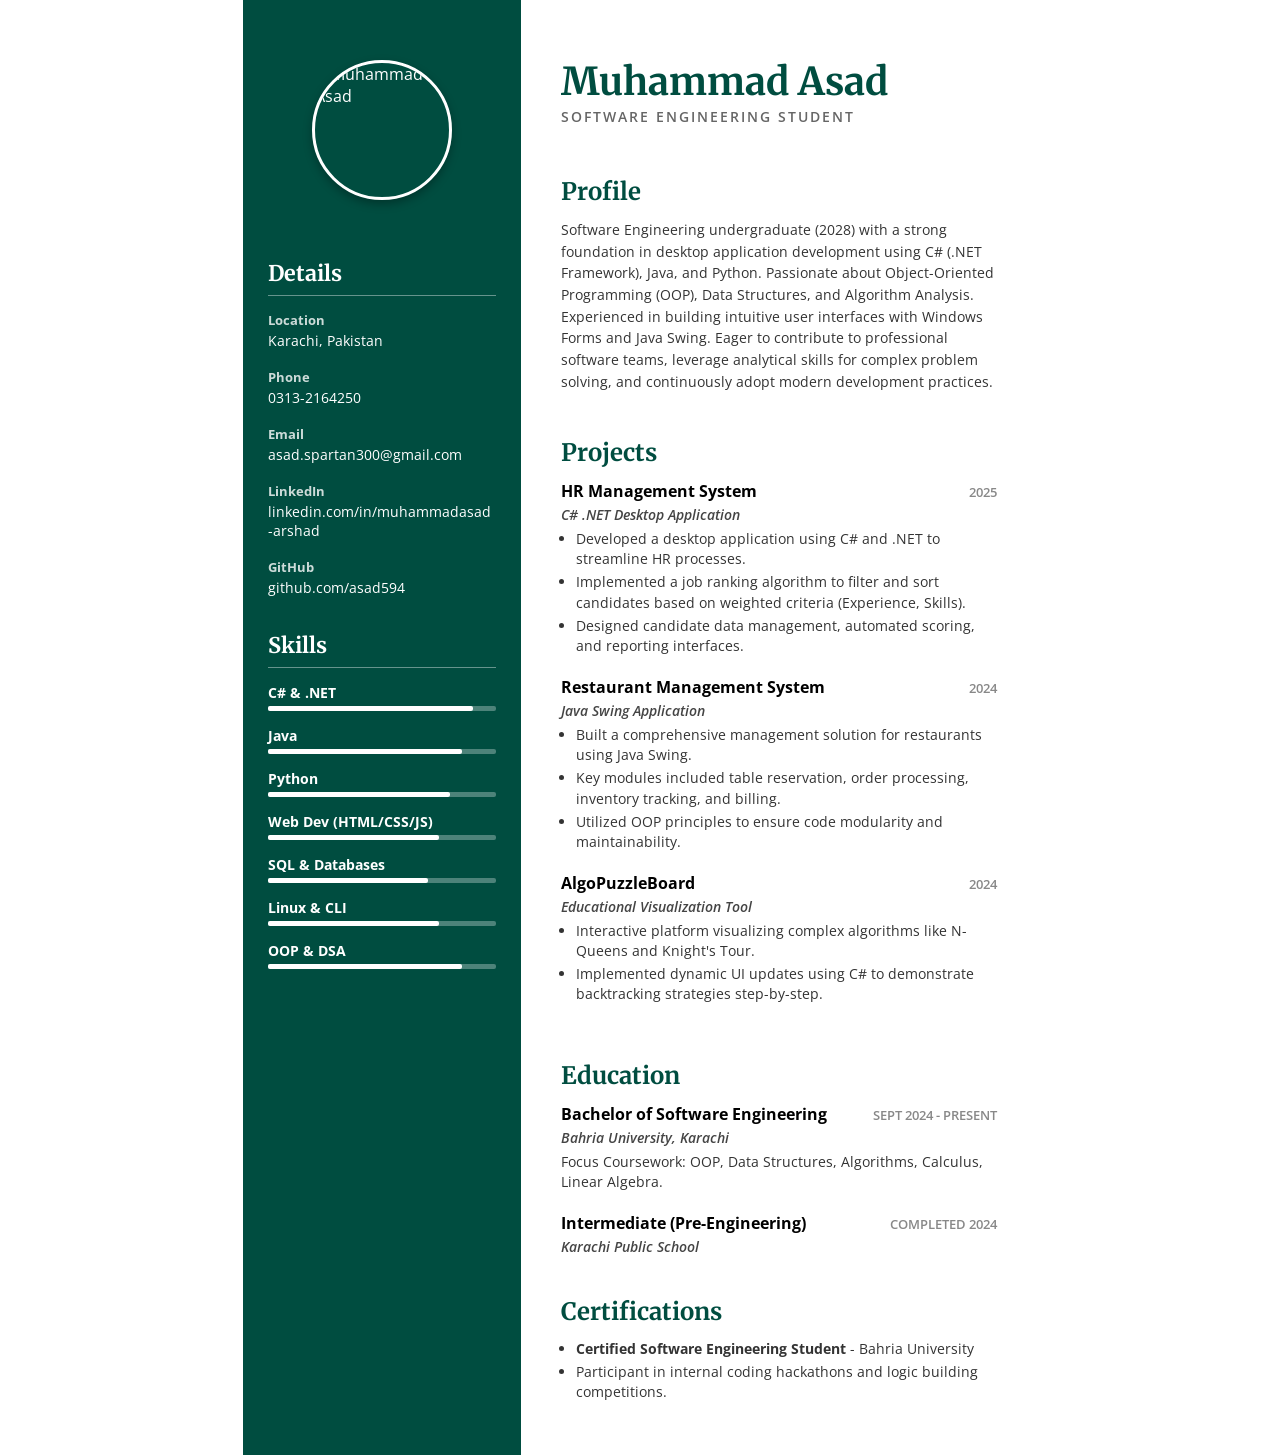
==== resume.html @ 7712cd2a "Update My Skills section with Oracle DB, SQL Queries, and Linux Command Line" ====
<!DOCTYPE html>
<html lang="en">

<head>
    <meta charset="UTF-8">
    <meta name="viewport" content="width=device-width, initial-scale=1.0">
    <title>Muhammad Asad - Resume</title>
    <!-- Using web-safe fonts or Google Fonts that load reliably -->
    <link rel="preconnect" href="https://fonts.googleapis.com">
    <link rel="preconnect" href="https://fonts.gstatic.com" crossorigin>
    <link
        href="https://fonts.googleapis.com/css2?family=Merriweather:wght@400;700&family=Open+Sans:wght@400;600;700&display=swap"
        rel="stylesheet">
    <link rel="stylesheet" href="https://cdnjs.cloudflare.com/ajax/libs/font-awesome/6.4.0/css/all.min.css">
    <style>
        :root {
            /* Exact colors based on the image description/standard professional green */
            --sidebar-bg: #004d40;
            /* Dark Teal Green */
            --sidebar-text: #ffffff;
            --main-bg: #ffffff;
            --main-text: #333333;
            --accent-color: #004d40;
            /* Matching headers to sidebar */
            --font-serif: 'Merriweather', 'Georgia', serif;
            --font-sans: 'Open Sans', 'Arial', sans-serif;
        }

        * {
            box-sizing: border-box;
            margin: 0;
            padding: 0;
            -webkit-print-color-adjust: exact !important;
            print-color-adjust: exact !important;
        }

        body {
            background-color: #fff;
            /* White strictly */
            font-family: var(--font-sans);
            display: flex;
            justify-content: center;
            align-items: flex-start;
        }

        .resume-container {
            width: 210mm;
            min-height: 297mm;
            height: auto;
            /* Use gradient to simulate sidebar background across full height/pages */
            background: linear-gradient(to right, var(--sidebar-bg) 35%, var(--main-bg) 35%);
            display: flex;
            flex-direction: row;
        }

        /* Sidebar Styles */
        .left-col {
            width: 35%;
            /* background-color: transparent; Remove solid bg so gradient shows, or keep for safety */
            background-color: transparent;
            color: var(--sidebar-text);
            padding: 60px 25px 40px 25px;
            display: flex;
            flex-direction: column;
            gap: 35px;
        }

        /* ... (Keep other styles) ... */

        /* Adjusted Spacing to fill page */
        .project-item {
            margin-bottom: 35px;
            /* Increased from 20px to fill space */
        }

        .main-section {
            margin-bottom: 25px;
        }

        /* Force Education to next page */
        .education-section {
            page-break-before: always;
        }

        /* Print adjustments */
        @media print {
            body {
                background-color: white;
            }

            .resume-container {
                width: 100%;
                min-height: 100vh;
                height: auto;
                margin: 0;
                box-shadow: none;
                /* Ensure gradient prints */
                -webkit-print-color-adjust: exact;
                print-color-adjust: exact;
            }
        }

        .profile-img-container {
            width: 140px;
            height: 140px;
            margin: 0 auto;
            border-radius: 50%;
            overflow: hidden;
            border: 3px solid #ffffff;
            /* Box shadow for depth */
            box-shadow: 0 4px 10px rgba(0, 0, 0, 0.3);
        }

        .profile-img {
            width: 100%;
            height: 100%;
            object-fit: cover;
            object-position: top;
        }

        /* Sidebar Headings */
        .sidebar-section h2 {
            font-family: var(--font-serif);
            font-weight: 700;
            font-size: 1.35rem;
            border-bottom: 1px solid rgba(255, 255, 255, 0.4);
            padding-bottom: 8px;
            margin-bottom: 15px;
            color: #fff;
        }

        .contact-details {
            display: flex;
            flex-direction: column;
            gap: 18px;
            font-size: 0.9rem;
        }

        .contact-item {
            display: flex;
            flex-direction: column;
        }

        .contact-label {
            font-weight: 700;
            opacity: 0.8;
            font-size: 0.8rem;
            margin-bottom: 2px;
        }

        .contact-value {
            color: #fff;
            text-decoration: none;
            word-break: break-word;
            /* Allow wrapping */
            font-weight: 400;
            font-size: 0.85rem;
        }

        .contact-value a {
            color: #fff;
            text-decoration: none;
        }

        /* Skills */
        .skills-list {
            display: flex;
            flex-direction: column;
            gap: 15px;
        }

        .skill-item {
            display: flex;
            flex-direction: column;
            gap: 4px;
        }

        .skill-name {
            font-size: 0.85rem;
            font-weight: 700;
        }

        .progress-bar {
            width: 100%;
            height: 5px;
            background-color: rgba(255, 255, 255, 0.3);
            border-radius: 2px;
        }

        .progress {
            height: 100%;
            background-color: #fff;
            border-radius: 2px;
        }

        /* Main Content Styles */
        .right-col {
            width: 65%;
            padding: 60px 40px 40px 40px;
            color: var(--main-text);
            display: flex;
            flex-direction: column;
            gap: 25px;
        }

        /* Header Name Section */
        .header-section {
            text-align: left;
            margin-bottom: 15px;
        }

        .header-name {
            font-family: var(--font-serif);
            font-size: 2.4rem;
            font-weight: 700;
            color: var(--accent-color);
            margin-bottom: 5px;
            line-height: 1.1;
        }

        .header-title {
            font-size: 0.9rem;
            letter-spacing: 2px;
            text-transform: uppercase;
            color: #666;
            margin-bottom: 10px;
            font-weight: 600;
        }

        /* Main Headings */
        .main-section {
            margin-bottom: 10px;
        }

        .main-section h3 {
            font-family: var(--font-serif);
            font-size: 1.5rem;
            color: var(--accent-color);
            margin-bottom: 12px;
            font-weight: 700;
        }

        .profile-summary {
            font-size: 0.9rem;
            line-height: 1.5;
            color: #333;
            margin-bottom: 10px;
        }

        /* Projects & Items */
        .project-item,
        .education-item {
            margin-bottom: 20px;
        }

        .item-header {
            display: flex;
            justify-content: space-between;
            align-items: baseline;
            margin-bottom: 3px;
        }

        .item-title {
            font-weight: 700;
            font-size: 1rem;
            color: #000;
        }

        .item-date {
            font-size: 0.8rem;
            color: #888;
            font-weight: 600;
        }

        .item-subtitle {
            font-weight: 600;
            color: #444;
            font-size: 0.9rem;
            margin-bottom: 5px;
            font-style: italic;
        }

        .item-description {
            font-size: 0.9rem;
            line-height: 1.4;
            color: #333;
        }

        .item-description ul {
            list-style-type: disc;
            margin-left: 15px;
        }

        .item-description li {
            margin-bottom: 3px;
        }

        /* Print Media Query */
        @page {
            size: A4;
            margin: 0;
        }

        @media print {
            body {
                background: linear-gradient(to right, var(--sidebar-bg) 35%, var(--main-bg) 35%) !important;
                -webkit-print-color-adjust: exact !important;
                print-color-adjust: exact !important;
                margin: 0;
            }

            .resume-container {
                width: 100%;
                min-height: 100vh;
                height: auto;
                margin: 0;
                box-shadow: none;
                background: transparent !important;
            }

            /* Hide web-only elements if any */
        }
    </style>
</head>

<body>
    <div class="resume-container">
        <!-- Sidebar (Left Column) -->
        <div class="left-col">
            <div class="profile-img-container">
                <img src="profile.jpg" alt="Muhammad Asad" class="profile-img">
            </div>

            <div class="sidebar-section" style="margin-top: 25px;">
                <h2>Details</h2>
                <div class="contact-details">
                    <div class="contact-item">
                        <span class="contact-label">Location</span>
                        <span class="contact-value">Karachi, Pakistan</span>
                    </div>
                    <div class="contact-item">
                        <span class="contact-label">Phone</span>
                        <span class="contact-value"><a href="tel:03132164250">0313-2164250</a></span>
                    </div>
                    <div class="contact-item">
                        <span class="contact-label">Email</span>
                        <span class="contact-value"><a
                                href="mailto:asad.spartan300@gmail.com">asad.spartan300@gmail.com</a></span>
                    </div>
                    <div class="contact-item">
                        <span class="contact-label">LinkedIn</span>
                        <span class="contact-value"><a href="https://linkedin.com/in/muhammadasad-arshad"
                                target="_blank">linkedin.com/in/muhammadasad-arshad</a></span>
                    </div>
                    <div class="contact-item">
                        <span class="contact-label">GitHub</span>
                        <span class="contact-value"><a href="https://github.com/asad594"
                                target="_blank">github.com/asad594</a></span>
                    </div>
                </div>
            </div>

            <div class="sidebar-section">
                <h2>Skills</h2>
                <div class="skills-list">
                    <div class="skill-item">
                        <span class="skill-name">C# & .NET</span>
                        <div class="progress-bar">
                            <div class="progress" style="width: 90%;"></div>
                        </div>
                    </div>
                    <div class="skill-item">
                        <span class="skill-name">Java</span>
                        <div class="progress-bar">
                            <div class="progress" style="width: 85%;"></div>
                        </div>
                    </div>
                    <div class="skill-item">
                        <span class="skill-name">Python</span>
                        <div class="progress-bar">
                            <div class="progress" style="width: 80%;"></div>
                        </div>
                    </div>
                    <div class="skill-item">
                        <span class="skill-name">Web Dev (HTML/CSS/JS)</span>
                        <div class="progress-bar">
                            <div class="progress" style="width: 75%;"></div>
                        </div>
                    </div>
                    <div class="skill-item">
                        <span class="skill-name">SQL & Databases</span>
                        <div class="progress-bar">
                            <div class="progress" style="width: 70%;"></div>
                        </div>
                    </div>
                    <div class="skill-item">
                        <span class="skill-name">Linux & CLI</span>
                        <div class="progress-bar">
                            <div class="progress" style="width: 75%;"></div>
                        </div>
                    </div>
                    <div class="skill-item">
                        <span class="skill-name">OOP & DSA</span>
                        <div class="progress-bar">
                            <div class="progress" style="width: 85%;"></div>
                        </div>
                    </div>
                </div>
            </div>
        </div>

        <!-- Main Content (Right Column) -->
        <div class="right-col">
            <div class="header-section">
                <h1 class="header-name">Muhammad Asad</h1>
                <div class="header-title">Software Engineering Student</div>
            </div>

            <div class="main-section">
                <h3>Profile</h3>
                <div class="profile-summary">
                    Software Engineering undergraduate (2028) with a strong foundation in desktop application
                    development using C# (.NET Framework), Java, and Python. Passionate about Object-Oriented
                    Programming (OOP), Data Structures, and Algorithm Analysis. Experienced in building intuitive user
                    interfaces with Windows Forms and Java Swing. Eager to contribute to professional software teams,
                    leverage analytical skills for complex problem solving, and continuously adopt modern development
                    practices.
                </div>
            </div>

            <div class="main-section">
                <h3>Projects</h3>

                <div class="project-item">
                    <div class="item-header">
                        <span class="item-title">HR Management System</span>
                        <span class="item-date">2025</span>
                    </div>
                    <div class="item-subtitle">C# .NET Desktop Application</div>
                    <div class="item-description">
                        <ul>
                            <li>Developed a desktop application using C# and .NET to streamline HR processes.</li>
                            <li>Implemented a job ranking algorithm to filter and sort candidates based on weighted
                                criteria (Experience, Skills).</li>
                            <li>Designed candidate data management, automated scoring, and reporting interfaces.</li>
                        </ul>
                    </div>
                </div>

                <div class="project-item">
                    <div class="item-header">
                        <span class="item-title">Restaurant Management System</span>
                        <span class="item-date">2024</span>
                    </div>
                    <div class="item-subtitle">Java Swing Application</div>
                    <div class="item-description">
                        <ul>
                            <li>Built a comprehensive management solution for restaurants using Java Swing.</li>
                            <li>Key modules included table reservation, order processing, inventory tracking, and
                                billing.</li>
                            <li>Utilized OOP principles to ensure code modularity and maintainability.</li>
                        </ul>
                    </div>
                </div>

                <div class="project-item">
                    <div class="item-header">
                        <span class="item-title">AlgoPuzzleBoard</span>
                        <span class="item-date">2024</span>
                    </div>
                    <div class="item-subtitle">Educational Visualization Tool</div>
                    <div class="item-description">
                        <ul>
                            <li>Interactive platform visualizing complex algorithms like N-Queens and Knight's Tour.
                            </li>
                            <li>Implemented dynamic UI updates using C# to demonstrate backtracking strategies
                                step-by-step.</li>
                        </ul>
                    </div>
                </div>
            </div>

            <div class="main-section education-section">
                <h3>Education</h3>
                <div class="education-item">
                    <div class="item-header">
                        <span class="item-title">Bachelor of Software Engineering</span>
                        <span class="item-date">SEPT 2024 - PRESENT</span>
                    </div>
                    <div class="item-subtitle">Bahria University, Karachi</div>
                    <div class="item-description">
                        Focus Coursework: OOP, Data Structures, Algorithms, Calculus, Linear Algebra.
                    </div>
                </div>
                <!-- Removed Intermediate as it wasn't clearly legible or priority in typical tech resumes, but kept in user's request if visible. Image showed it. Adding back. -->
                <div class="education-item" style="margin-bottom: 0;">
                    <div class="item-header">
                        <span class="item-title">Intermediate (Pre-Engineering)</span>
                        <span class="item-date">COMPLETED 2024</span>
                    </div>
                    <div class="item-subtitle">Karachi Public School</div>
                </div>
            </div>

            <div class="main-section">
                <h3>Certifications</h3>
                <div class="item-description">
                    <ul>
                        <li><strong>Certified Software Engineering Student</strong> - Bahria University</li>
                        <li>Participant in internal coding hackathons and logic building competitions.</li>
                    </ul>
                </div>
            </div>
        </div>
    </div>
</body>

</html>
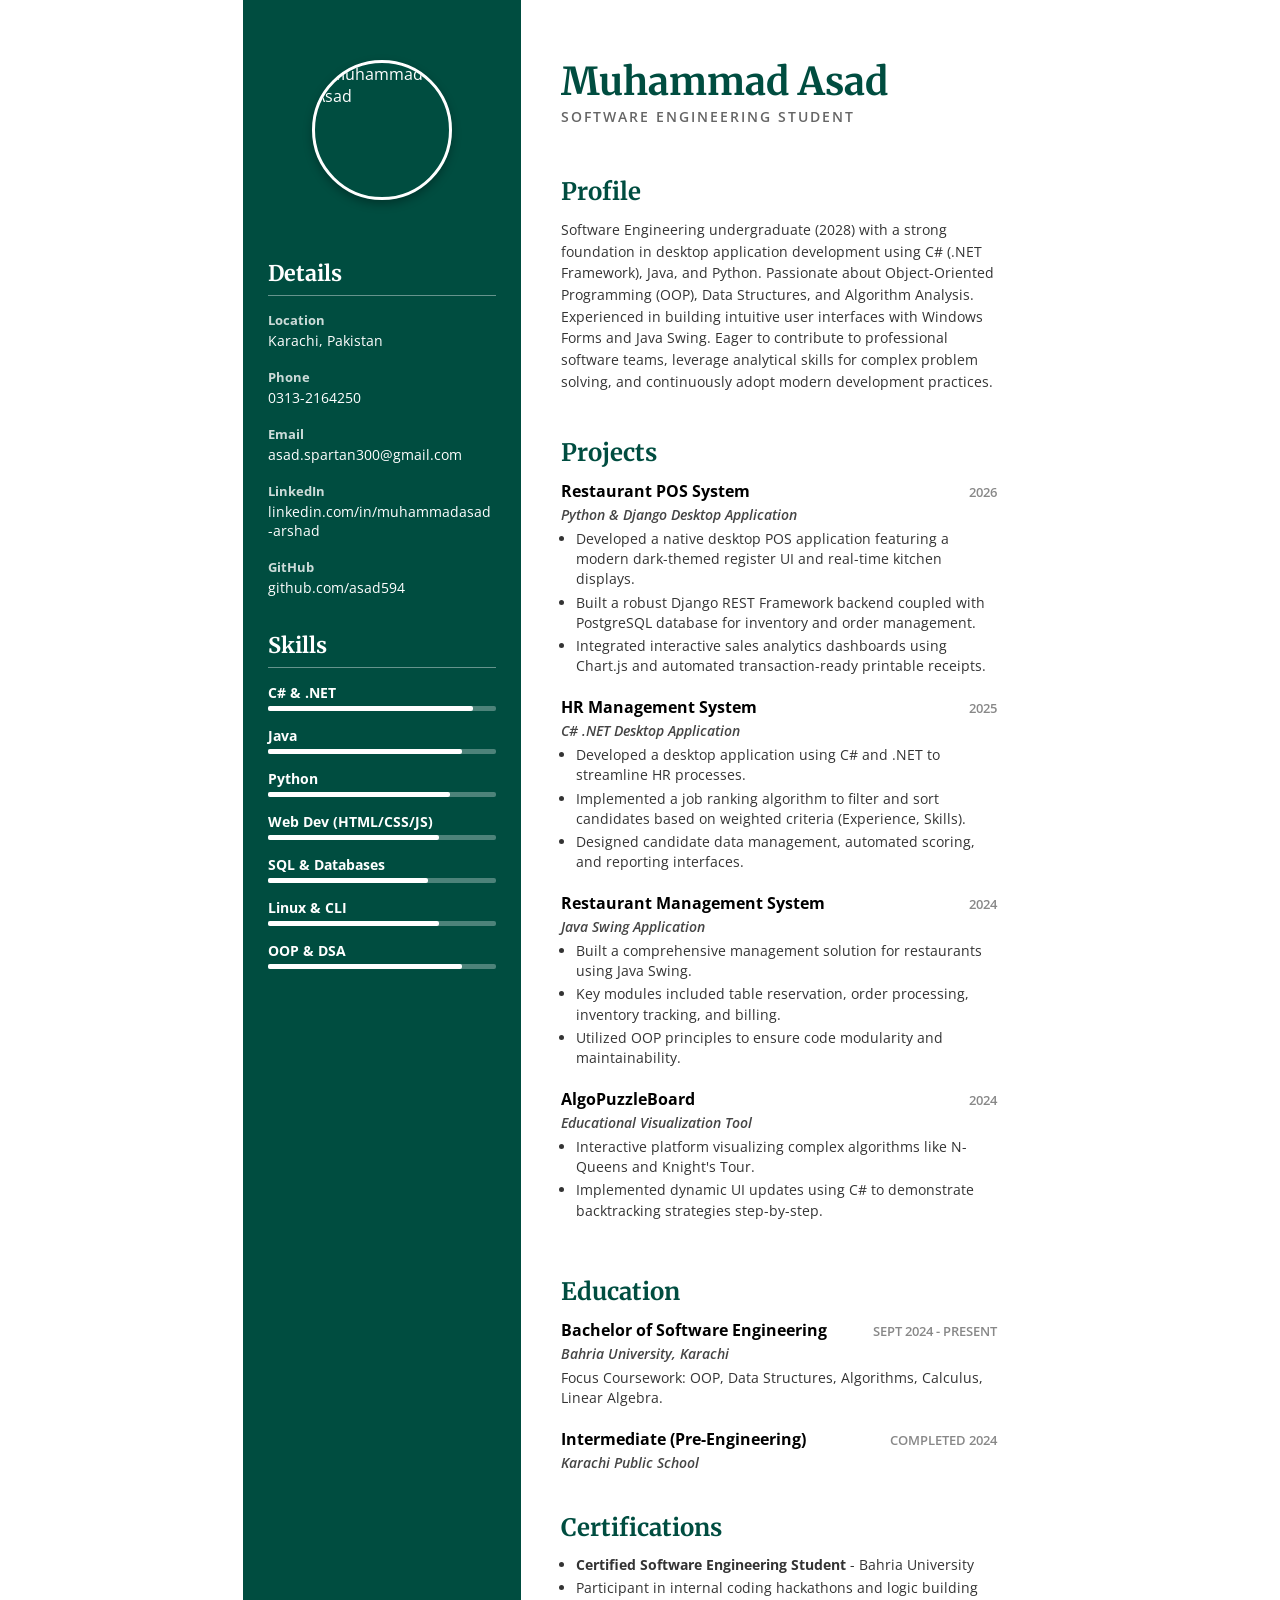
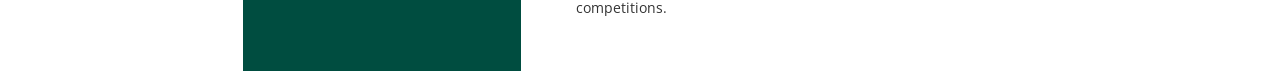
==== commit 018efeeb: "Update resume.html and compile fresh resume.pdf with the new Restaurant POS System project" ====
--- a/resume.html
+++ b/resume.html
@@ -433,6 +433,21 @@
 
                 <div class="project-item">
                     <div class="item-header">
+                        <span class="item-title">Restaurant POS System</span>
+                        <span class="item-date">2026</span>
+                    </div>
+                    <div class="item-subtitle">Python & Django Desktop Application</div>
+                    <div class="item-description">
+                        <ul>
+                            <li>Developed a native desktop POS application featuring a modern dark-themed register UI and real-time kitchen displays.</li>
+                            <li>Built a robust Django REST Framework backend coupled with PostgreSQL database for inventory and order management.</li>
+                            <li>Integrated interactive sales analytics dashboards using Chart.js and automated transaction-ready printable receipts.</li>
+                        </ul>
+                    </div>
+                </div>
+
+                <div class="project-item">
+                    <div class="item-header">
                         <span class="item-title">HR Management System</span>
                         <span class="item-date">2025</span>
                     </div>
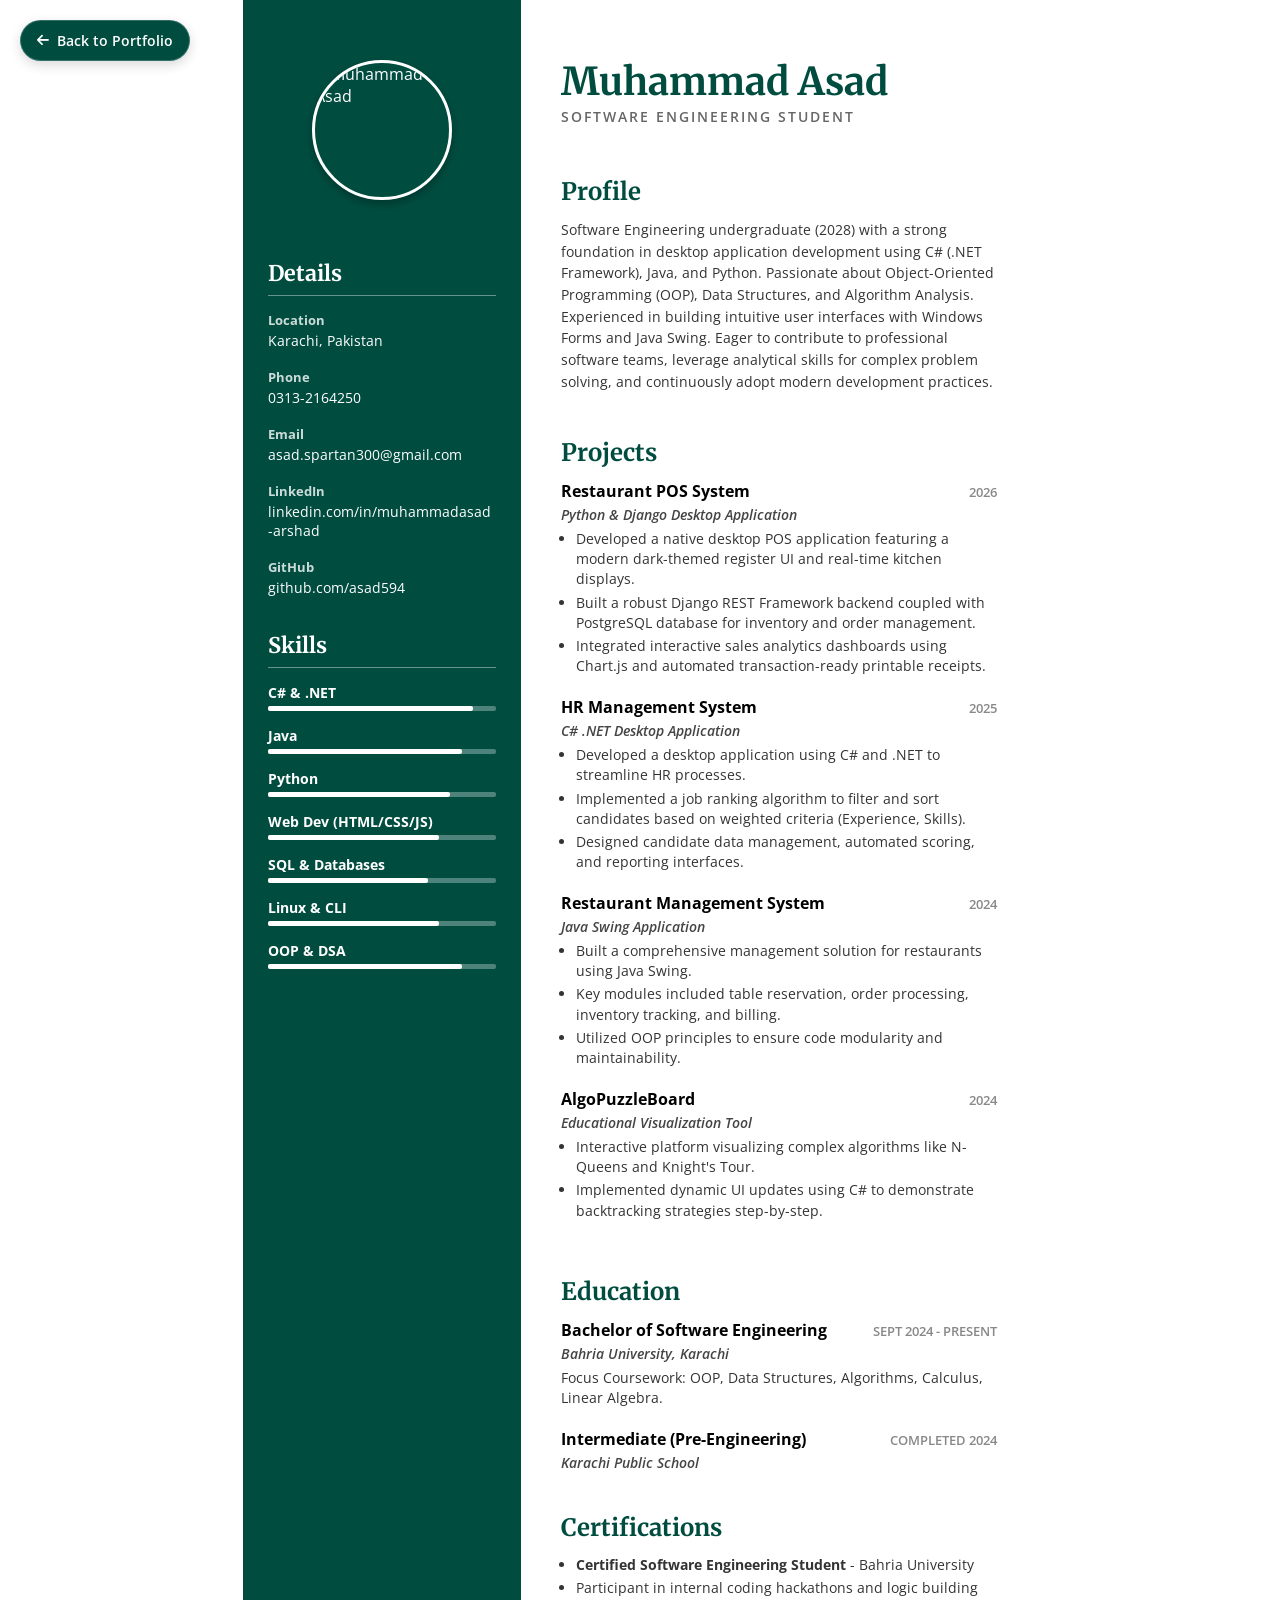
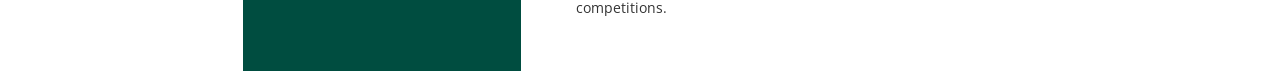
==== commit aa780fb5: "style: make portfolio and resume responsive on all screens" ====
--- a/resume.html
+++ b/resume.html
@@ -320,10 +320,89 @@
 
             /* Hide web-only elements if any */
         }
+
+        /* Floating back button style (screen-only) */
+        .back-home-btn {
+            position: fixed;
+            top: 20px;
+            left: 20px;
+            z-index: 100;
+            display: inline-flex;
+            align-items: center;
+            gap: 8px;
+            padding: 10px 16px;
+            background-color: var(--sidebar-bg);
+            color: #fff !important;
+            border: 1px solid rgba(255, 255, 255, 0.2);
+            border-radius: 30px;
+            font-family: var(--font-sans);
+            font-size: 0.85rem;
+            font-weight: 600;
+            text-decoration: none !important;
+            box-shadow: 0 4px 12px rgba(0, 0, 0, 0.15);
+            transition: all 0.2s ease;
+        }
+
+        .back-home-btn:hover {
+            transform: translateY(-2px);
+            box-shadow: 0 6px 16px rgba(0, 0, 0, 0.25);
+            border-color: rgba(255, 255, 255, 0.4);
+        }
+
+        /* Screen responsiveness */
+        @media screen and (max-width: 768px) {
+            body {
+                align-items: stretch;
+                padding-top: 70px; /* Leave space for floating back button on mobile */
+            }
+
+            .back-home-btn {
+                position: absolute;
+                top: 15px;
+                left: 15px;
+            }
+
+            .resume-container {
+                width: 100%;
+                min-height: auto;
+                flex-direction: column;
+                background: var(--main-bg);
+            }
+
+            .left-col {
+                width: 100%;
+                background-color: var(--sidebar-bg);
+                padding: 50px 24px 30px 24px;
+                gap: 25px;
+            }
+
+            .right-col {
+                width: 100%;
+                padding: 40px 24px;
+            }
+
+            .item-header {
+                flex-direction: column;
+                align-items: flex-start;
+                gap: 2px;
+            }
+
+            .item-date {
+                margin-top: 2px;
+            }
+        }
+
+        /* Hide back button when printing */
+        @media print {
+            .back-home-btn {
+                display: none !important;
+            }
+        }
     </style>
 </head>
 
 <body>
+    <a href="index.html" class="back-home-btn"><i class="fa-solid fa-arrow-left"></i> Back to Portfolio</a>
     <div class="resume-container">
         <!-- Sidebar (Left Column) -->
         <div class="left-col">
